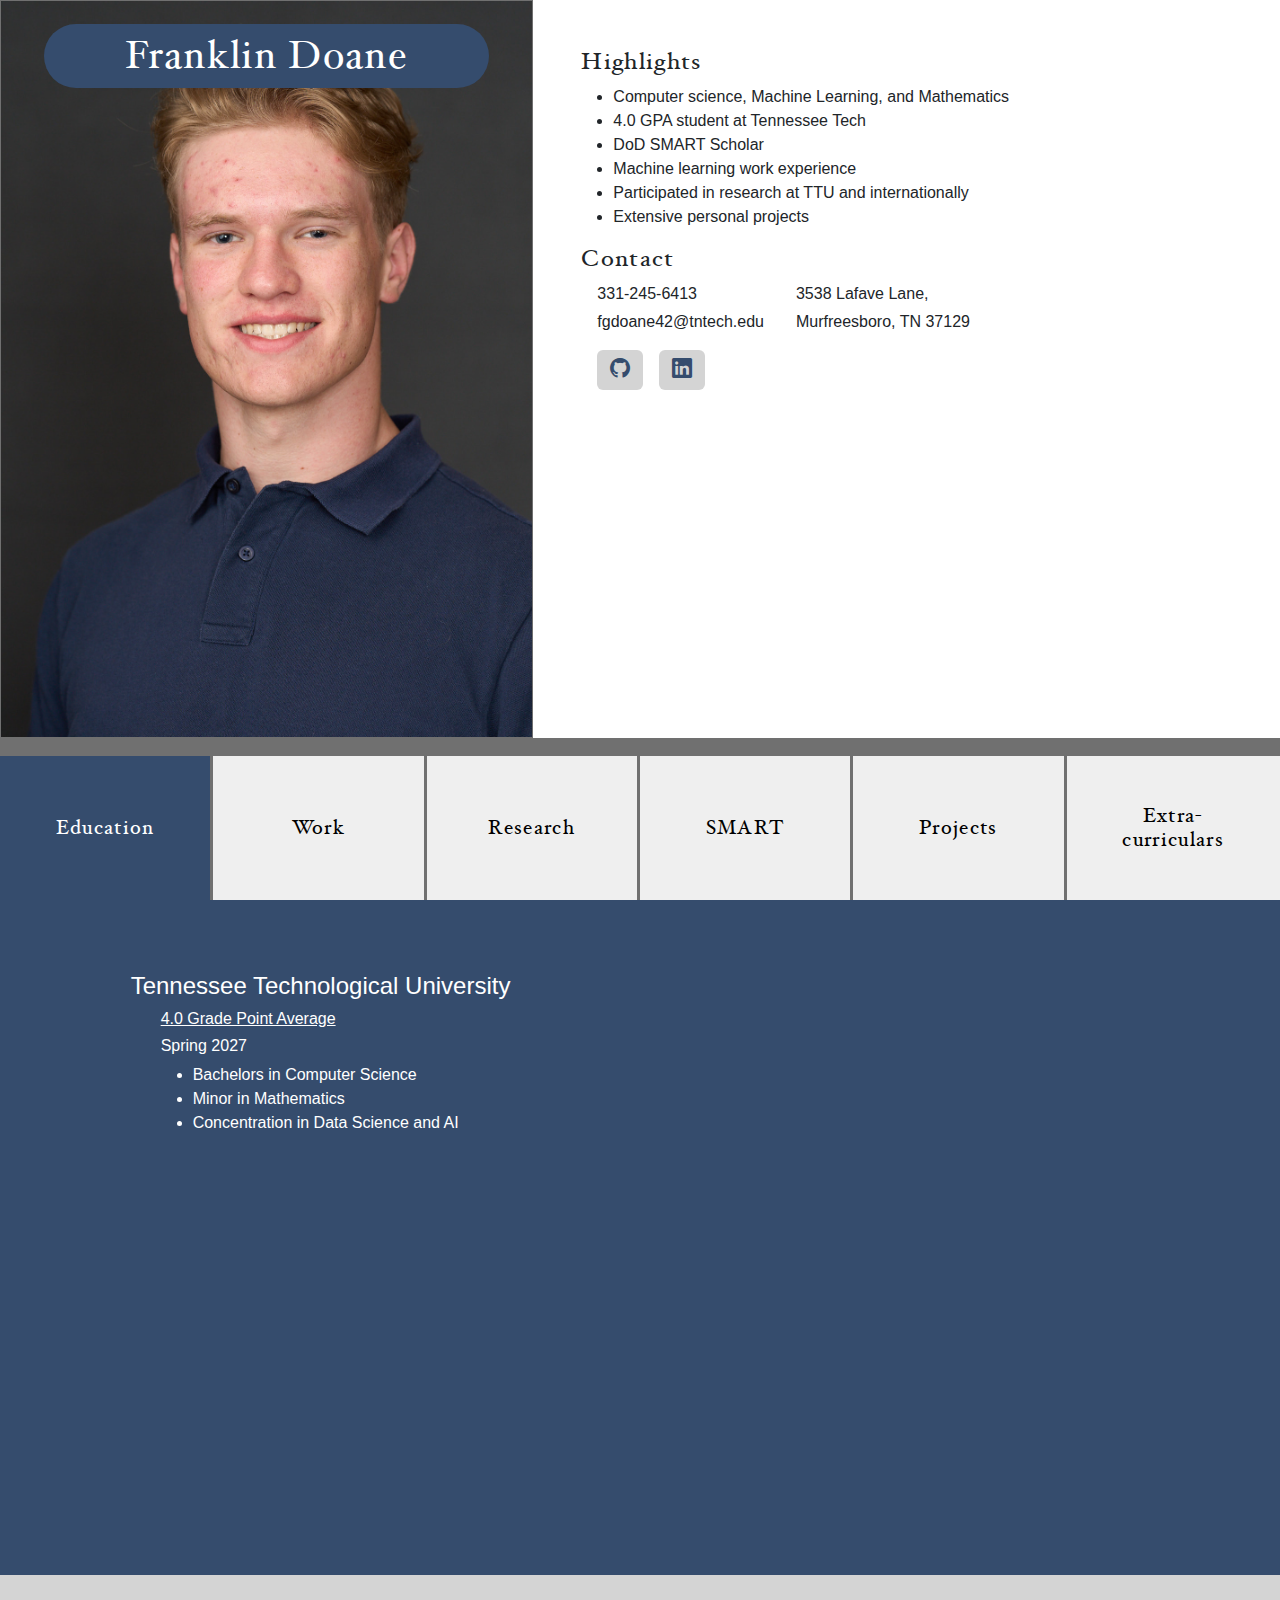
==== index.html @ 4a623d8f "Added content" ====
<!DOCTYPE html>
<html lang="en">
<head>
    <meta charset="UTF-8">
    <meta name="viewport" content="width=device-width, initial-scale=1.0">
    <title>Franklin Doane</title>
    <link id="page_favicon" rel="icon" type="image/x-icon" href="assets/favicon.ico">
    <link href="https://cdn.jsdelivr.net/npm/bootstrap@5.3.3/dist/css/bootstrap.min.css" rel="stylesheet" integrity="sha384-QWTKZyjpPEjISv5WaRU9OFeRpok6YctnYmDr5pNlyT2bRjXh0JMhjY6hW+ALEwIH" crossorigin="anonymous">
    <link rel="stylesheet" href="https://cdn.jsdelivr.net/npm/bootstrap-icons@1.11.3/font/bootstrap-icons.css" integrity="sha384-tViUnnbYAV00FLIhhi3v/dWt3Jxw4gZQcNoSCxCIFNJVCx7/D55/wXsrNIRANwdD" crossorigin="anonymous">
    <link rel="stylesheet" href="style.css">
</head>
<body>
    <div id="divTop" class="d-flex flex-column">
        <div id="divTopBlock" class="d-flex flex-column flex-md-row">
            <div id="divImgContainer" class="d-flex flex-column justify-content-end col-12 col-md-5">
                <img id="imgHeadshot" src="assets/me.jpeg" alt="Headshot">
            </div>
            <div class="col-12 col-md-7 p-5">
                <h4 class="hoefler-header">Highlights</h4>
                <ul class="mt-2">
                    <li>Computer science, Machine Learning, and Mathematics</li>
                    <li>4.0 GPA student at Tennessee Tech</li>
                    <li>DoD SMART Scholar</li>
                    <li>Machine learning work experience</li>
                    <li>Participated in research at TTU and internationally</li>
                    <li>Extensive personal projects</li>
                </ul>
                <h4 class="hoefler-header">Contact</h4>
                <div class="d-flex flex-column">
                    <div class="d-flex flex-column flex-md-row">
                        <div class="d-flex flex-column">
                            <p class="body-text mx-3 mt-2">331-245-6413</p>
                            <p class="body-text mx-3 mt-1">fgdoane42@tntech.edu</p>
                        </div>
                        <div class="d-flex flex-column">
                            <p class="body-text mx-3 mt-2">3538 Lafave Lane,</p>
                            <p class="body-text mx-3 mt-1">Murfreesboro, TN 37129</p>
                        </div>
                    </div>
                    <div class="d-flex flex-row mt-3">
                        <a href="https://github.com/franklinDCodes" class="btn button-links mx-3" target="_blank" rel="noopener noreferrer"><i class="bi bi-github h5"></i></a>
                        <a href="https://www.linkedin.com/in/franklin-doane-894820261/" class="btn button-links" target="_blank" rel="noopener noreferrer"><i class="bi bi-linkedin h5"></i></a>
                    </div>
                </div>
            </div>
        </div>
        <div id="divTitleBarContainer" class="d-flex justify-content-center align-items-center col-12 col-md-5 mt-4">
            <div id="divTitleBar" class="rounded-pill text-center p-2 col-10">
                <h1 class="hoefler-header">Franklin Doane</h1>
            </div>
        </div>
    </div>
    <div id="divBar"></div>
    <div class="d-flex flex-row">
        <button id="divTab1" class="tab tab-selected right-bd d-flex col-12 col-md-5 justify-content-center align-items-center">
            <h5 class="hoefler-header d-none d-md-block">Education</h5>
        </button>
        <button id="divTab2" class="tab right-bd d-flex col-12 col-md-5 justify-content-center align-items-center">
            <h5 class="hoefler-header d-none d-md-block">Work</h5>
        </button>
        <button id="divTab3" class="tab right-bd d-flex col-12 col-md-5 justify-content-center align-items-center">
            <h5 class="hoefler-header d-none d-md-block">Research</h5>
        </button>
        <button id="divTab4" class="tab right-bd d-flex col-12 col-md-5 justify-content-center align-items-center">
            <h5 class="hoefler-header d-none d-md-block">SMART</h5>
        </button>
        <button id="divTab5" class="tab right-bd d-flex col-12 col-md-5 justify-content-center align-items-center">
            <h5 class="hoefler-header d-none d-md-block">Projects</h5>
        </button>
        <button id="divTab6" class="tab d-flex col-12 col-md-5 flex-column justify-content-center align-items-center">
            <h5 class="hoefler-header d-none d-md-block">Extra-</h5>
            <h5 class="hoefler-header d-none d-md-block">curriculars</h5>
        </button>
    </div>
    <div id="divTabBlock" class="d-flex flex-column align-items-center">
        <h1 id="txtTabBlockTitle" class="hoefler-header tab-selected d-block d-md-none mt-4">Education</h1>
        <div id="divContentBlockContainer" class="d-flex flex-row col-12">
            <div class="col-1"></div>
            <div id="divTextContent" class="d-flex flex-column body-text p-4">

            </div>
        </div>
    </div>
    <div id="divBottomCap"></div>
    <script src="script.js"></script>
    <script src="https://cdn.jsdelivr.net/npm/bootstrap@5.3.3/dist/js/bootstrap.bundle.min.js" integrity="sha384-YvpcrYf0tY3lHB60NNkmXc5s9fDVZLESaAA55NDzOxhy9GkcIdslK1eN7N6jIeHz" crossorigin="anonymous"></script>
</body>
</html>
---- style.css ----
:root {
    --primary-blue: #354c6d;
    --grey-1: #d4d4d4;
    --grey-2: #707070;
}
@font-face {
    font-family: hoefler;
    src: url(assets/hoefler-text-regular.ttf);
}
button {
    border: 0;
}
.tab-selected {
    background-color: var(--primary-blue);
    color: white;
}
.tab {
    height: 16vh;
    width: 16.666667%;
}
.right-bd {
    border-right: 3px solid var(--grey-2);
}
.hoefler-header {
    font-family: hoefler;
    letter-spacing: 1pt;
    margin: 0;
}
.body-text, li {
    font-family: Arial, Helvetica, sans-serif;
    size: 16pt;
    margin: 0;
}
.button-links {
    color: var(--primary-blue);
    background-color: var(--grey-1);
}
.indented {
    margin-left: 30px;
}
#divImgContainer {
    background-color: var(--grey-1);
    height: 82vh;
    overflow: hidden;
    position: relative;
}
#imgHeadshot {
    border: 1px solid var(--grey-2);
    width: 100%;
    height: 100%;
    object-fit: cover;
}
#divTitleBarContainer {
    position: absolute;
    top: 0;
    left: 0;
}
#divTitleBar {
    background-color: var(--primary-blue);
    color: white;
}
#divBar {
    height: 2vh;
    background-color: var(--grey-2);
}
#divTabBlock {
    height: 75vh;
    background-color: var(--primary-blue);
}
#divBottomCap {
    height: 5vh;
    background-color: var(--grey-1);
}
#divContentBlockContainer {
    color: white;
}
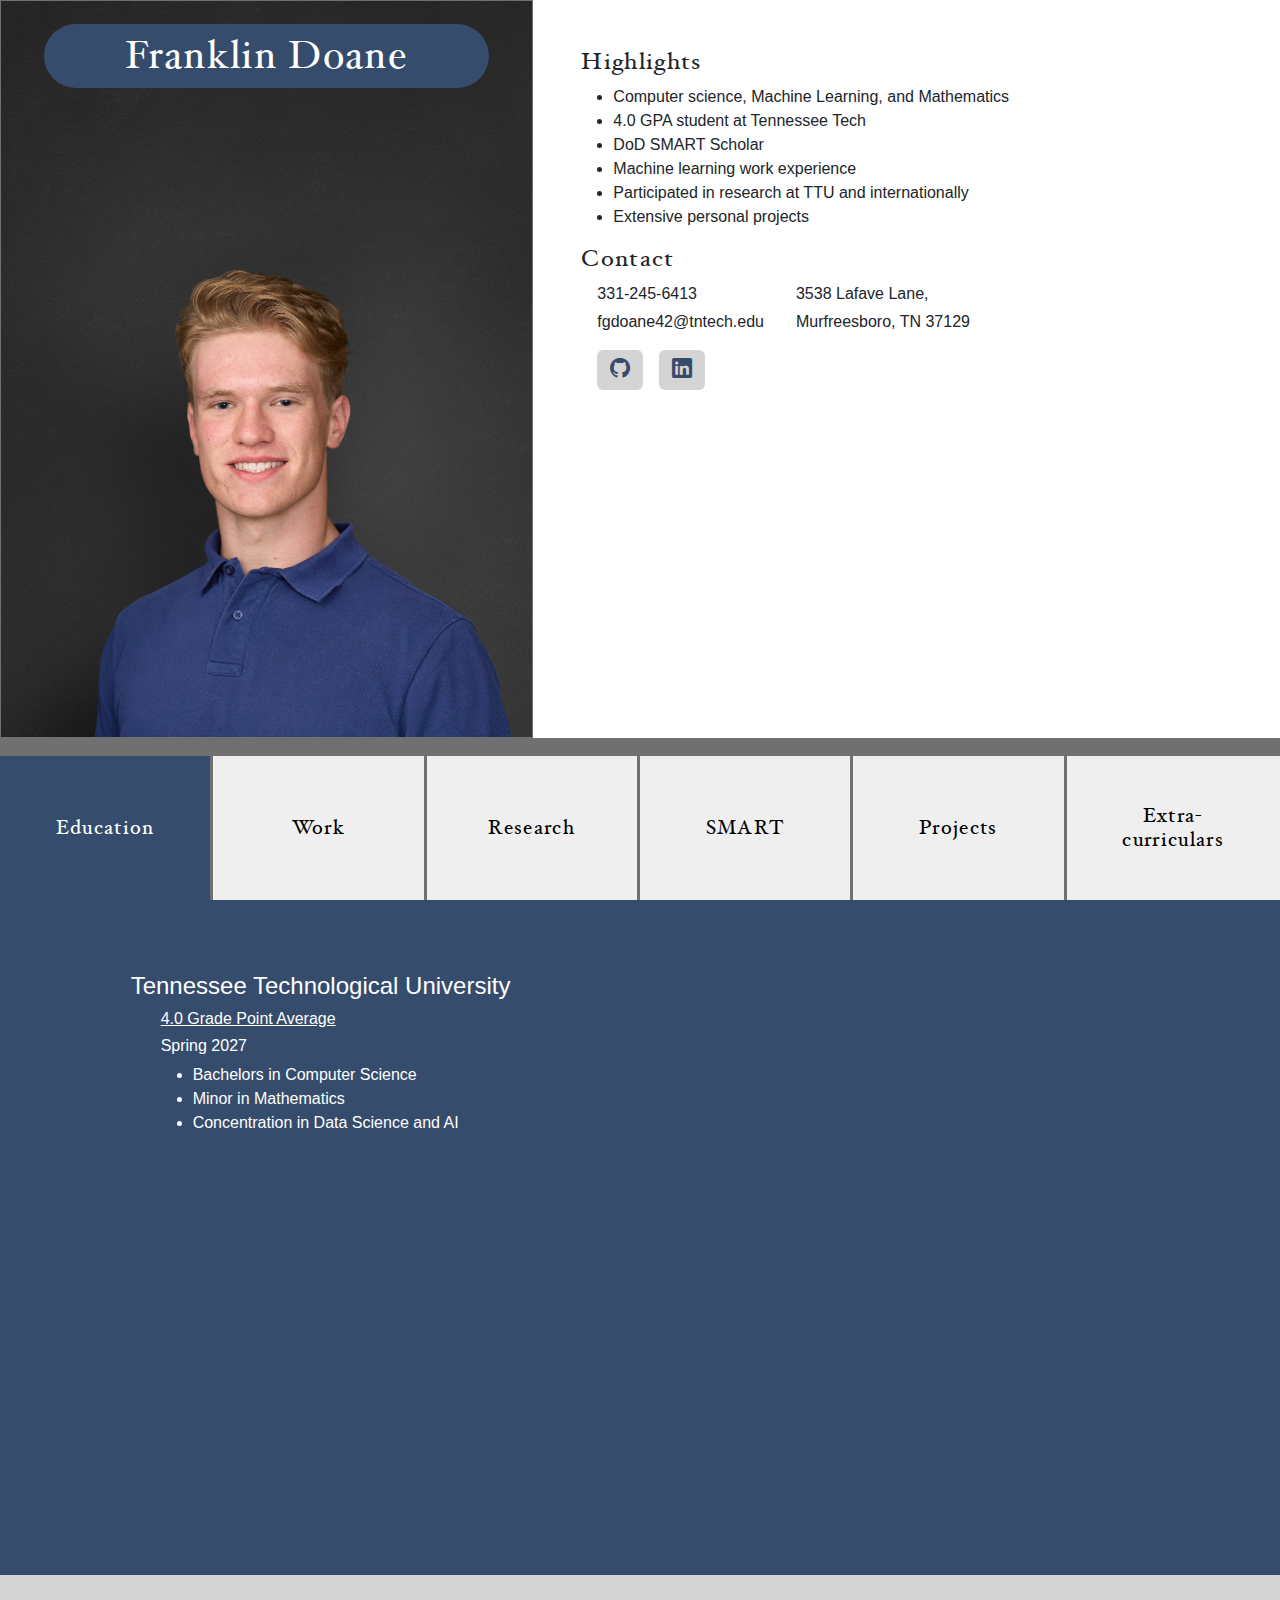
==== commit dcf4646d: "updated image" ====
--- a/index.html
+++ b/index.html
@@ -12,8 +12,8 @@
 <body>
     <div id="divTop" class="d-flex flex-column">
         <div id="divTopBlock" class="d-flex flex-column flex-md-row">
-            <div id="divImgContainer" class="d-flex flex-column justify-content-end col-12 col-md-5">
-                <img id="imgHeadshot" src="assets/me.jpeg" alt="Headshot">
+            <div id="divImgContainer" class="d-flex flex-column align-items-end col-12 col-md-5">
+                <img id="imgHeadshot" src="assets/me.jpg" alt="Headshot">
             </div>
             <div class="col-12 col-md-7 p-5">
                 <h4 class="hoefler-header">Highlights</h4>
--- a/style.css
+++ b/style.css
@@ -64,7 +64,7 @@
     background-color: var(--grey-2);
 }
 #divTabBlock {
-    height: 75vh;
+    min-height: 75vh;
     background-color: var(--primary-blue);
 }
 #divBottomCap {
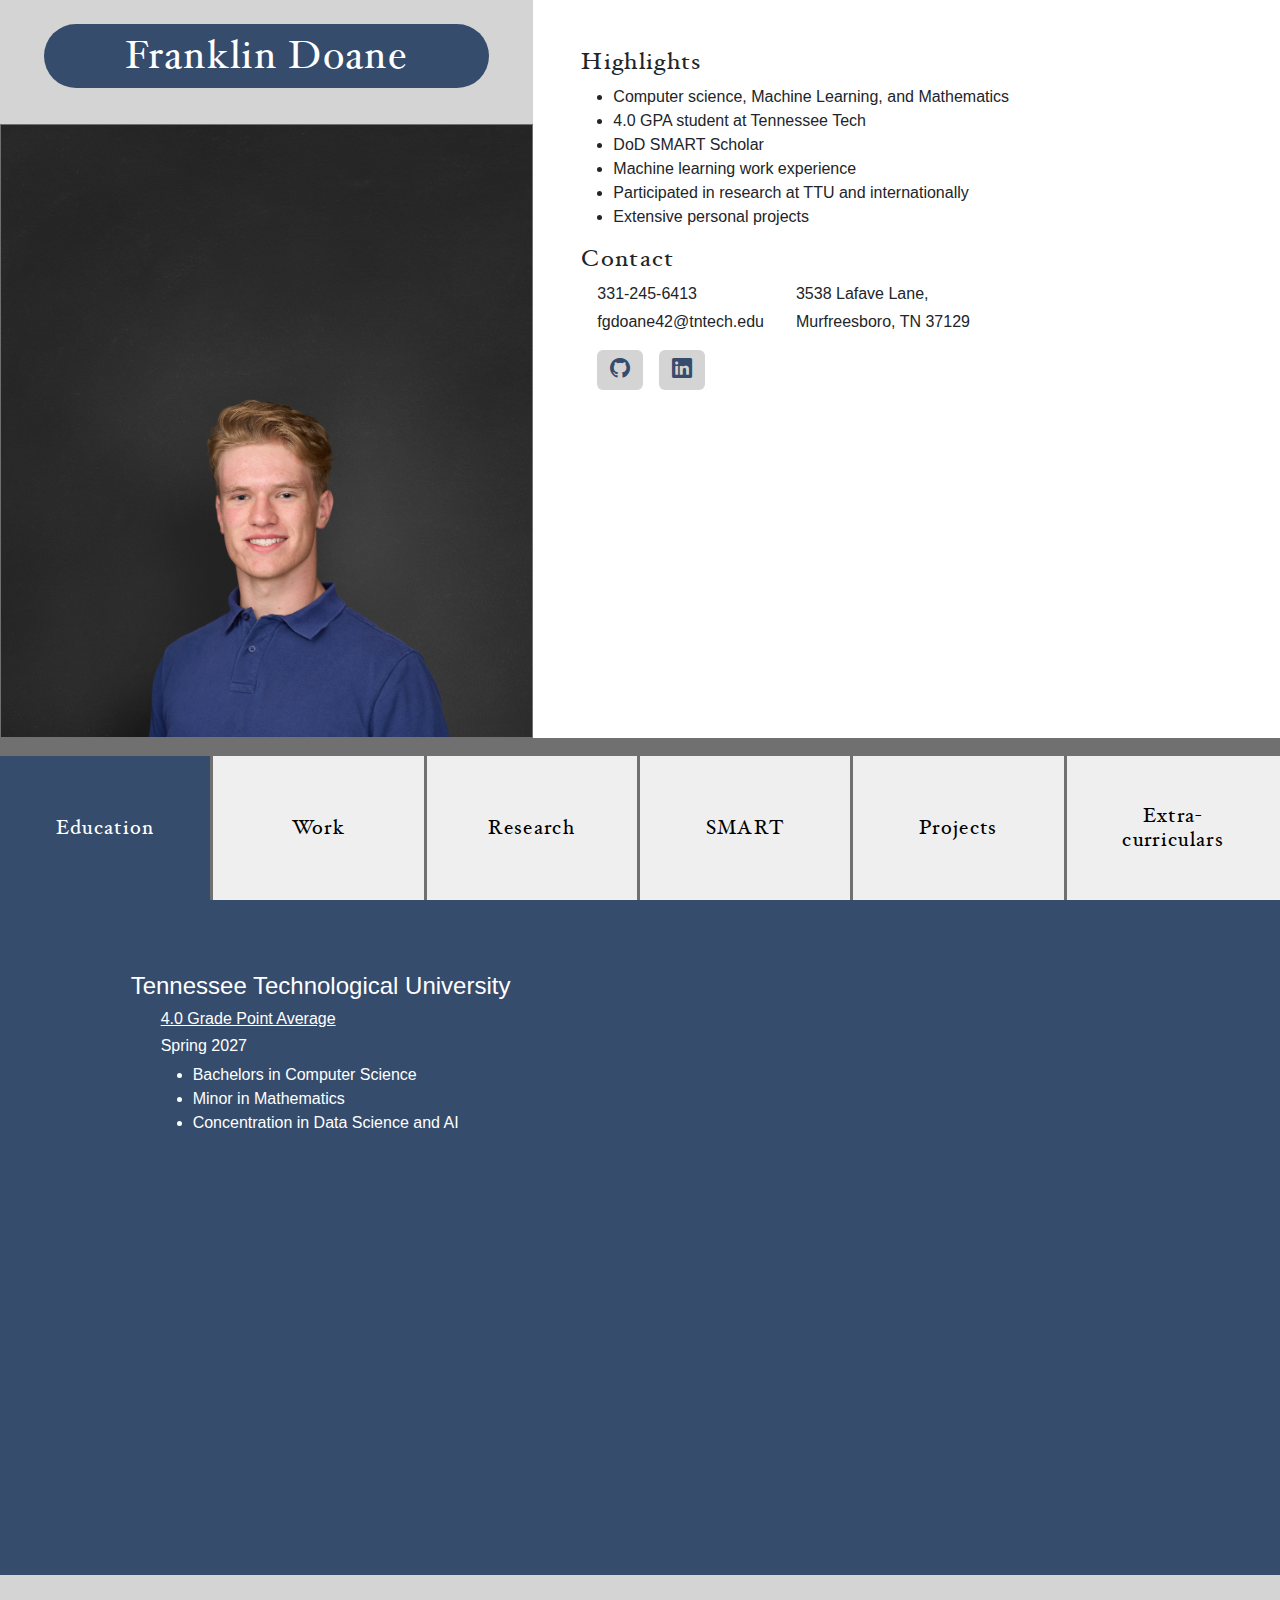
==== commit 32e3ad78: "updated image again" ====
--- a/index.html
+++ b/index.html
@@ -12,8 +12,8 @@
 <body>
     <div id="divTop" class="d-flex flex-column">
         <div id="divTopBlock" class="d-flex flex-column flex-md-row">
-            <div id="divImgContainer" class="d-flex flex-column align-items-end col-12 col-md-5">
-                <img id="imgHeadshot" src="assets/me.jpg" alt="Headshot">
+            <div id="divImgContainer" class="d-flex align-items-end col-12 col-md-5">
+                <img id="imgHeadshot" src="assets/me3.jpg" alt="Headshot">
             </div>
             <div class="col-12 col-md-7 p-5">
                 <h4 class="hoefler-header">Highlights</h4>
--- a/style.css
+++ b/style.css
@@ -47,7 +47,6 @@
 #imgHeadshot {
     border: 1px solid var(--grey-2);
     width: 100%;
-    height: 100%;
     object-fit: cover;
 }
 #divTitleBarContainer {
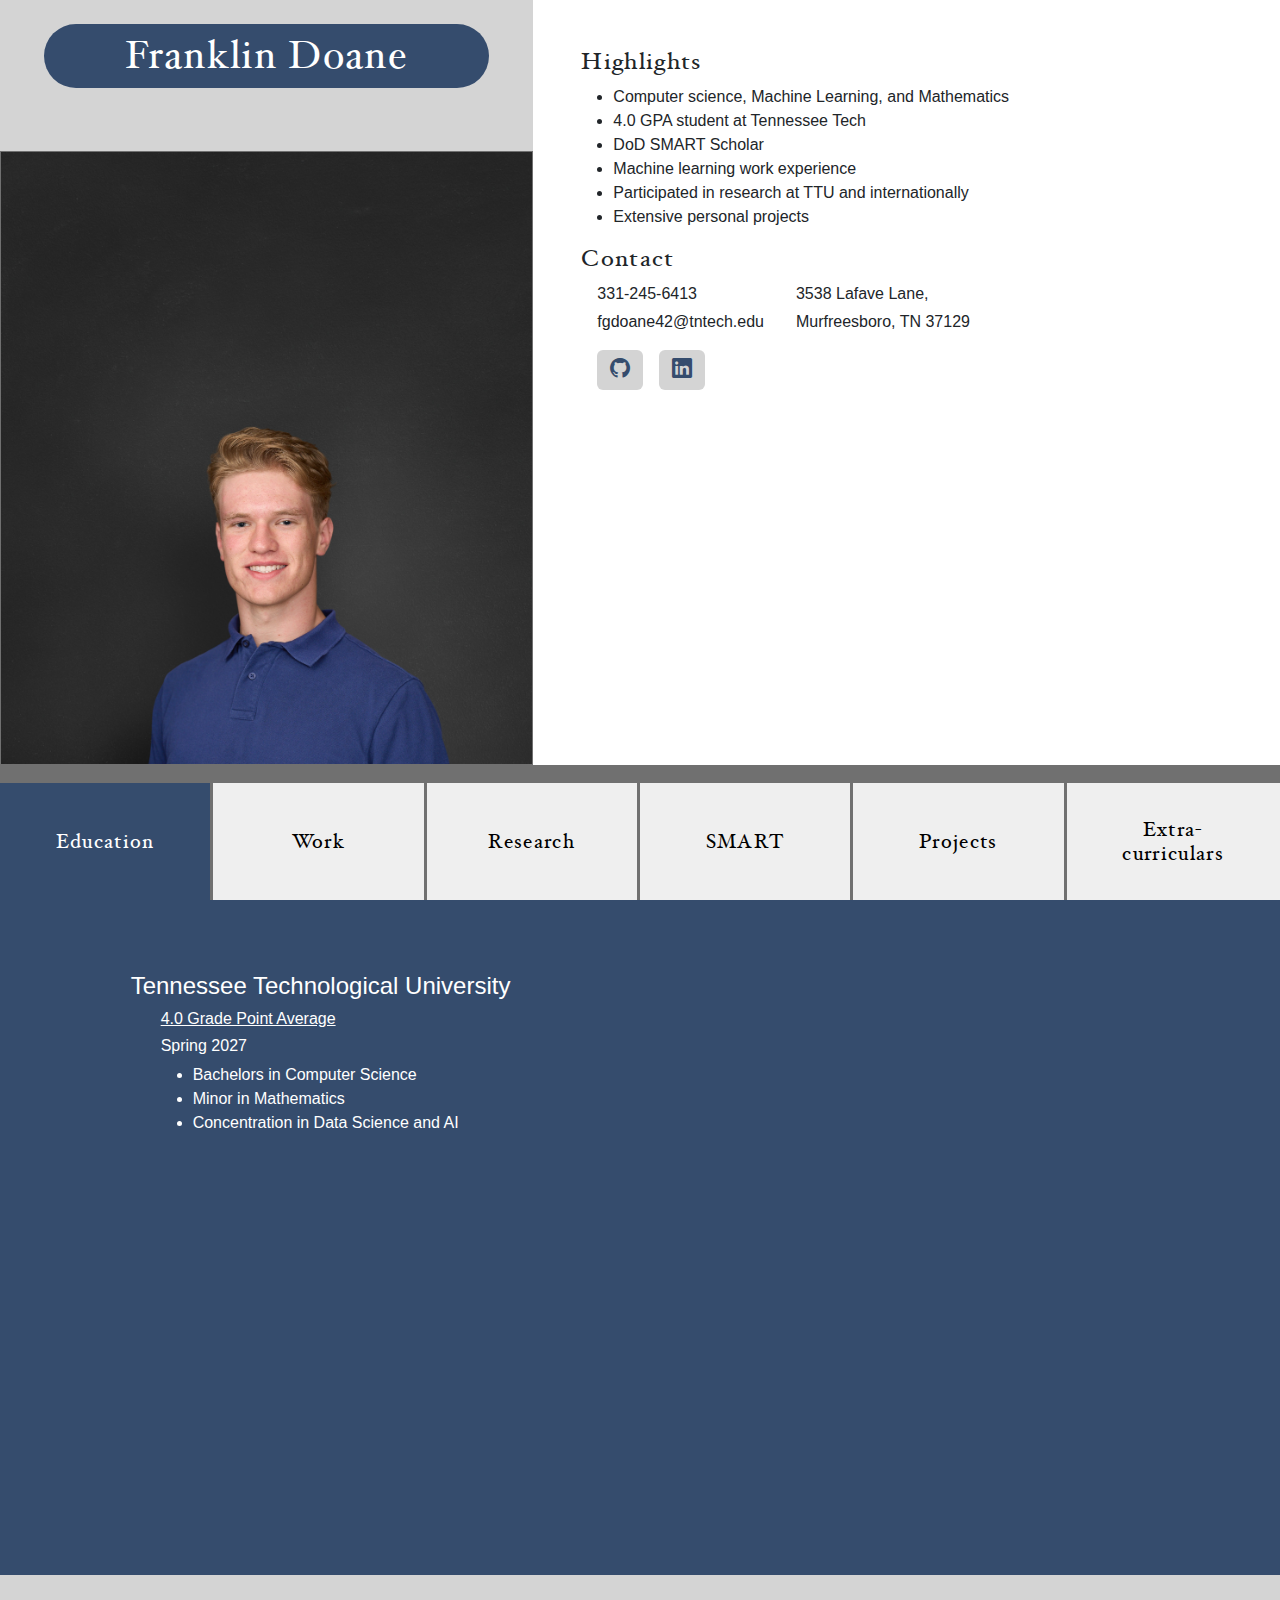
==== commit 8934af39: "FINALLY got image responsiveness to be right" ====
--- a/index.html
+++ b/index.html
@@ -10,10 +10,17 @@
     <link rel="stylesheet" href="style.css">
 </head>
 <body>
-    <div id="divTop" class="d-flex flex-column">
+    <div class="d-flex flex-column">
         <div id="divTopBlock" class="d-flex flex-column flex-md-row">
-            <div id="divImgContainer" class="d-flex align-items-end col-12 col-md-5">
-                <img id="imgHeadshot" src="assets/me3.jpg" alt="Headshot">
+            <div class="d-none d-sm-block col-12 col-md-5">
+                <div id="divImgContainer" class="d-flex align-items-end">
+                    <img id="imgHeadshot" src="assets/me3.jpg" alt="Headshot of Franklin">
+                </div>
+            </div>
+            <div class="d-block d-sm-none col-12 col-md-5">
+                <div id="divSmallImgContainer" class="d-flex align-items-end">
+                    <img id="imgHeadshot" src="assets/me3.jpg" alt="Headshot of Franklin">
+                </div>
             </div>
             <div class="col-12 col-md-7 p-5">
                 <h4 class="hoefler-header">Highlights</h4>
--- a/style.css
+++ b/style.css
@@ -15,7 +15,7 @@
     color: white;
 }
 .tab {
-    height: 16vh;
+    height: 13vh;
     width: 16.666667%;
 }
 .right-bd {
@@ -40,7 +40,13 @@
 }
 #divImgContainer {
     background-color: var(--grey-1);
-    height: 82vh;
+    height: 85vh;
+    overflow: hidden;
+    position: relative;
+}
+#divSmallImgContainer {
+    background-color: var(--grey-1);
+    height: 50vh;
     overflow: hidden;
     position: relative;
 }
@@ -48,6 +54,7 @@
     border: 1px solid var(--grey-2);
     width: 100%;
     object-fit: cover;
+    object-position: bottom;
 }
 #divTitleBarContainer {
     position: absolute;
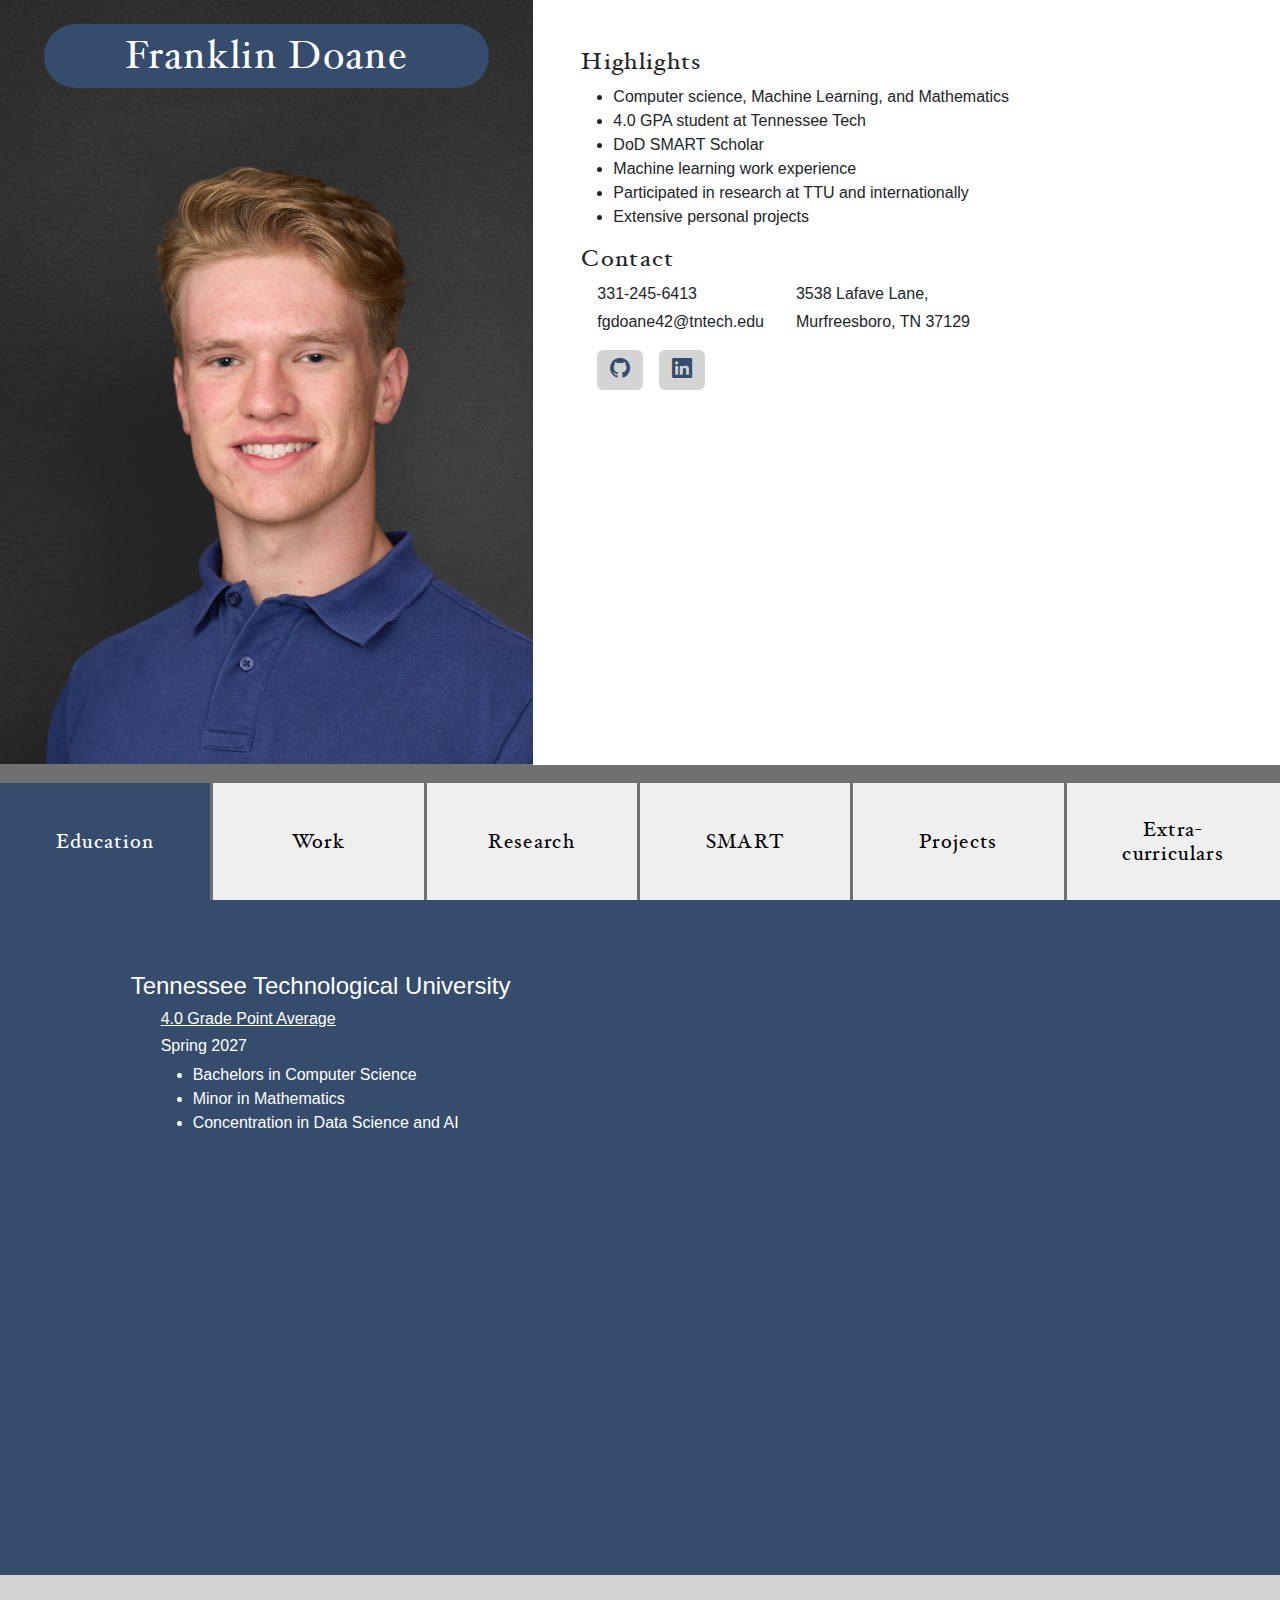
==== commit 0154c58c: "Switched to wider image, sizing now based on height" ====
--- a/index.html
+++ b/index.html
@@ -13,13 +13,13 @@
     <div class="d-flex flex-column">
         <div id="divTopBlock" class="d-flex flex-column flex-md-row">
             <div class="d-none d-sm-block col-12 col-md-5">
-                <div id="divImgContainer" class="d-flex align-items-end">
-                    <img id="imgHeadshot" src="assets/me3.jpg" alt="Headshot of Franklin">
+                <div id="divImgContainer" class="d-flex align-items-end justify-content-center">
+                    <img id="imgHeadshot" src="assets/me.jpg" alt="Headshot of Franklin">
                 </div>
             </div>
             <div class="d-block d-sm-none col-12 col-md-5">
-                <div id="divSmallImgContainer" class="d-flex align-items-end">
-                    <img id="imgHeadshot" src="assets/me3.jpg" alt="Headshot of Franklin">
+                <div id="divSmallImgContainer" class="d-flex align-items-end justify-content-center">
+                    <img id="imgSmallHeadshot" src="assets/me.jpg" alt="Headshot of Franklin">
                 </div>
             </div>
             <div class="col-12 col-md-7 p-5">
--- a/style.css
+++ b/style.css
@@ -46,13 +46,19 @@
 }
 #divSmallImgContainer {
     background-color: var(--grey-1);
-    height: 50vh;
+    height: 60vh;
     overflow: hidden;
     position: relative;
 }
 #imgHeadshot {
     border: 1px solid var(--grey-2);
-    width: 100%;
+    height: 150%;
+    object-fit: cover;
+    object-position: bottom;
+}
+#imgSmallHeadshot {
+    border: 1px solid var(--grey-2);
+    height: 80vh;
     object-fit: cover;
     object-position: bottom;
 }
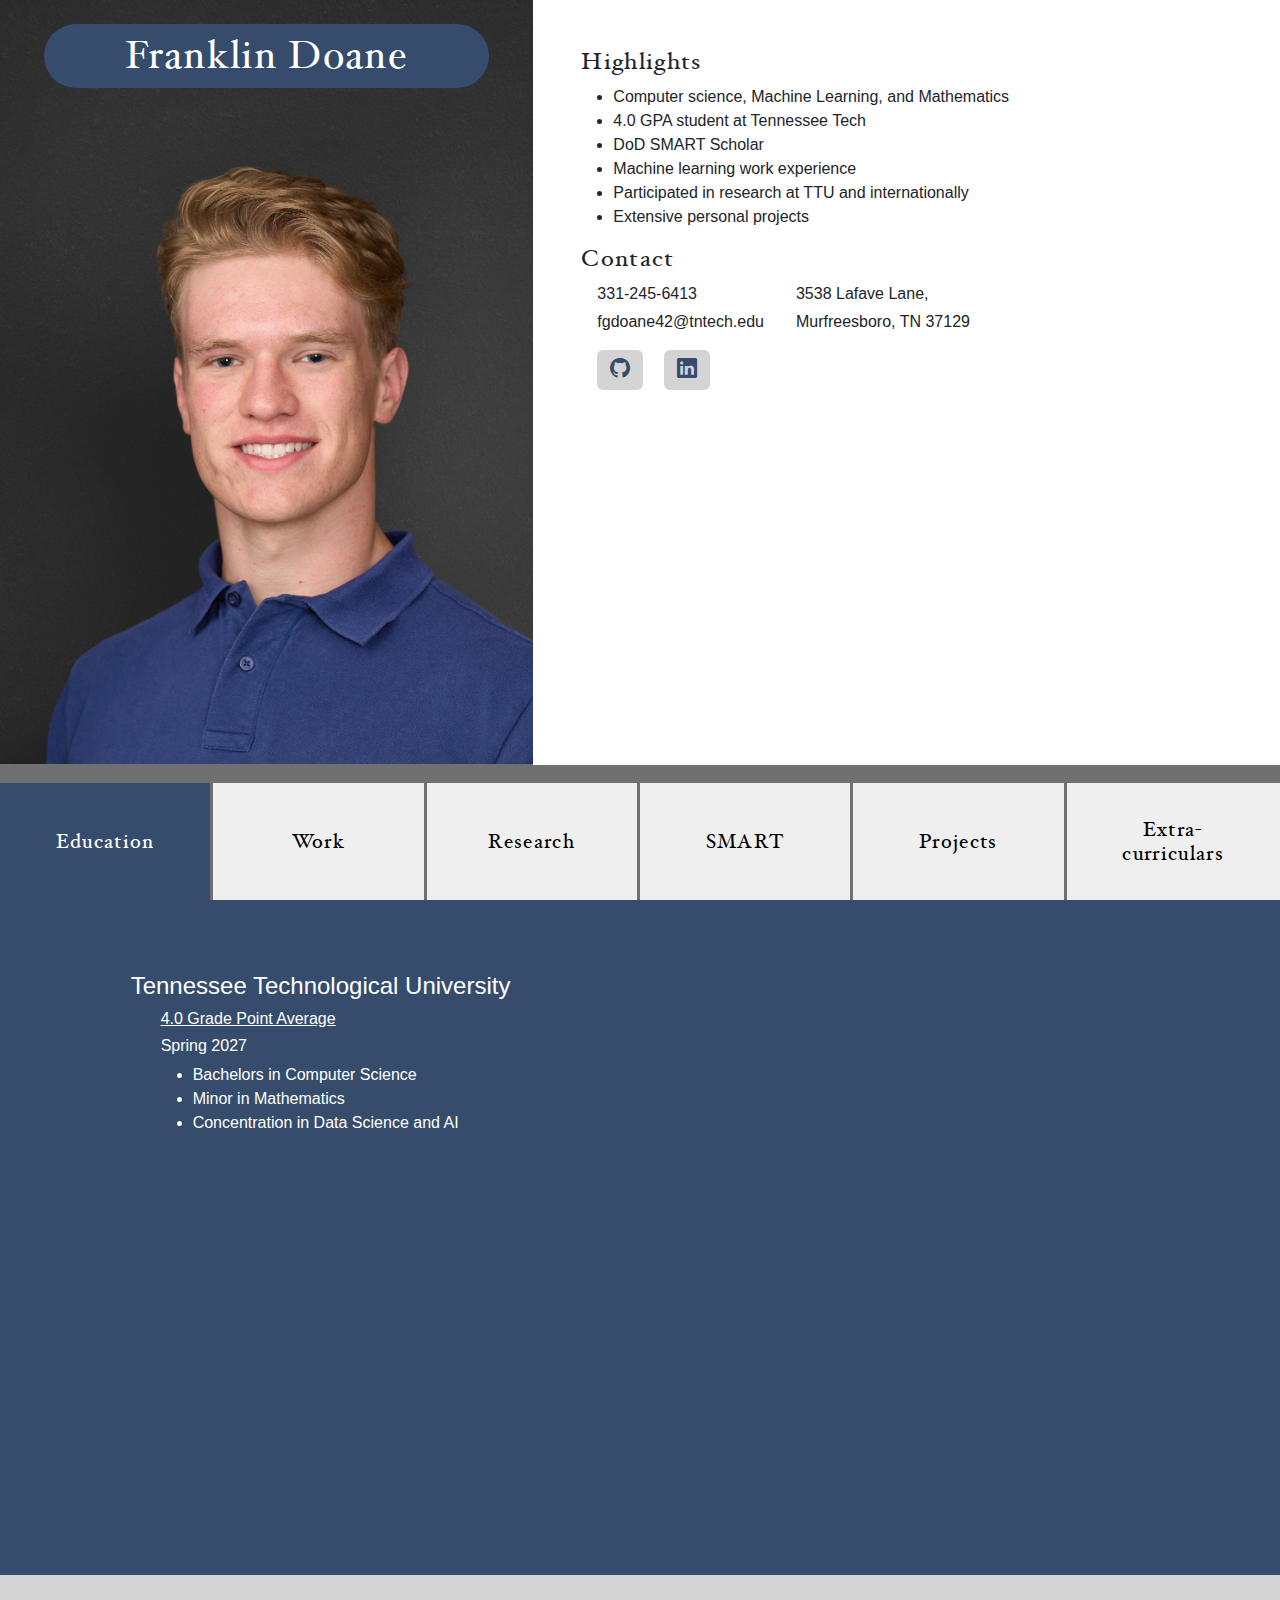
==== commit 2f259bdd: "Last size change and buttons move responsively" ====
--- a/index.html
+++ b/index.html
@@ -38,13 +38,17 @@
                         <div class="d-flex flex-column">
                             <p class="body-text mx-3 mt-2">331-245-6413</p>
                             <p class="body-text mx-3 mt-1">fgdoane42@tntech.edu</p>
+                            <div class="d-flex flex-row mt-3 d-none d-md-block">
+                                <a href="https://github.com/franklinDCodes" class="btn button-links mx-3" target="_blank" rel="noopener noreferrer"><i class="bi bi-github h5"></i></a>
+                                <a href="https://www.linkedin.com/in/franklin-doane-894820261/" class="btn button-links" target="_blank" rel="noopener noreferrer"><i class="bi bi-linkedin h5"></i></a>
+                            </div>
                         </div>
                         <div class="d-flex flex-column">
                             <p class="body-text mx-3 mt-2">3538 Lafave Lane,</p>
                             <p class="body-text mx-3 mt-1">Murfreesboro, TN 37129</p>
                         </div>
                     </div>
-                    <div class="d-flex flex-row mt-3">
+                    <div class="d-flex flex-row mt-3 d-block d-md-none">
                         <a href="https://github.com/franklinDCodes" class="btn button-links mx-3" target="_blank" rel="noopener noreferrer"><i class="bi bi-github h5"></i></a>
                         <a href="https://www.linkedin.com/in/franklin-doane-894820261/" class="btn button-links" target="_blank" rel="noopener noreferrer"><i class="bi bi-linkedin h5"></i></a>
                     </div>
--- a/style.css
+++ b/style.css
@@ -58,7 +58,7 @@
 }
 #imgSmallHeadshot {
     border: 1px solid var(--grey-2);
-    height: 80vh;
+    height: 142%;
     object-fit: cover;
     object-position: bottom;
 }
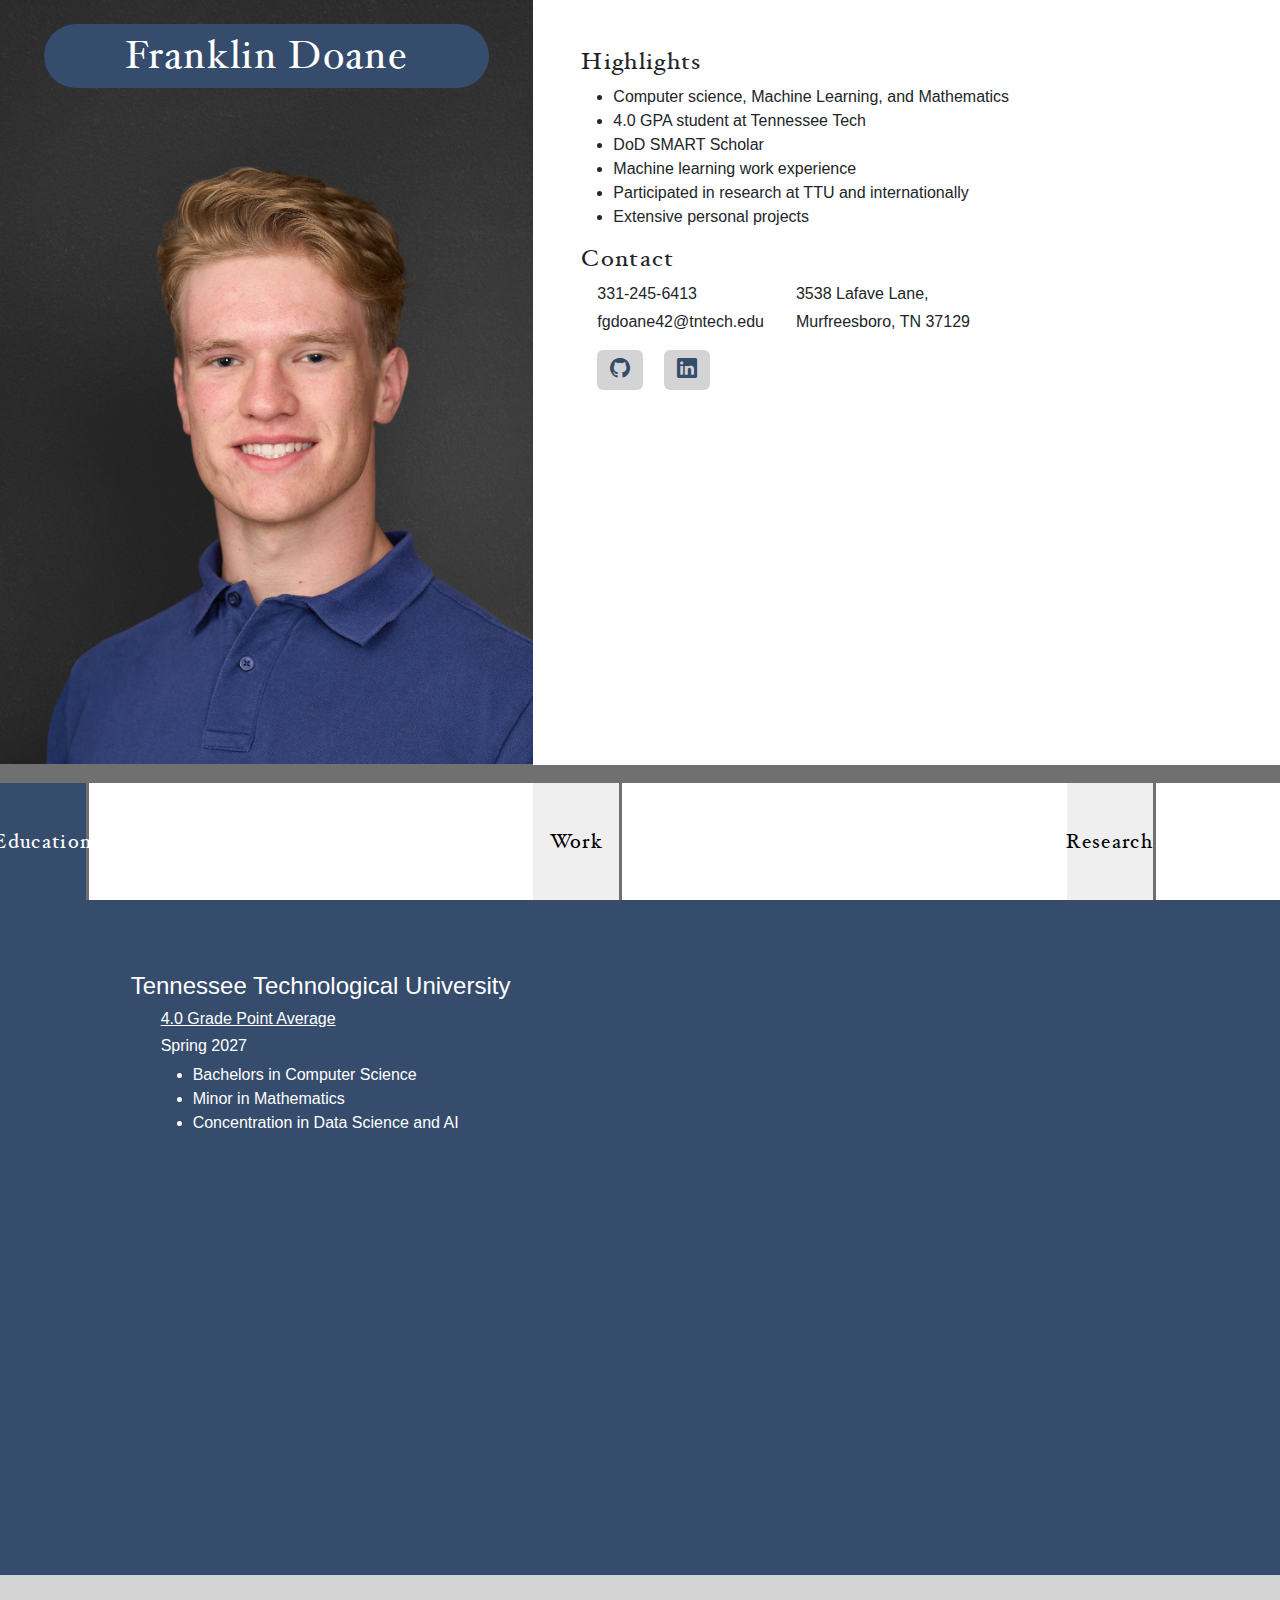
==== commit a14027a0: "Messing with further responsiveness" ====
--- a/index.html
+++ b/index.html
@@ -63,25 +63,37 @@
     </div>
     <div id="divBar"></div>
     <div class="d-flex flex-row">
-        <button id="divTab1" class="tab tab-selected right-bd d-flex col-12 col-md-5 justify-content-center align-items-center">
-            <h5 class="hoefler-header d-none d-md-block">Education</h5>
-        </button>
-        <button id="divTab2" class="tab right-bd d-flex col-12 col-md-5 justify-content-center align-items-center">
-            <h5 class="hoefler-header d-none d-md-block">Work</h5>
-        </button>
-        <button id="divTab3" class="tab right-bd d-flex col-12 col-md-5 justify-content-center align-items-center">
-            <h5 class="hoefler-header d-none d-md-block">Research</h5>
-        </button>
-        <button id="divTab4" class="tab right-bd d-flex col-12 col-md-5 justify-content-center align-items-center">
-            <h5 class="hoefler-header d-none d-md-block">SMART</h5>
-        </button>
-        <button id="divTab5" class="tab right-bd d-flex col-12 col-md-5 justify-content-center align-items-center">
-            <h5 class="hoefler-header d-none d-md-block">Projects</h5>
-        </button>
-        <button id="divTab6" class="tab d-flex col-12 col-md-5 flex-column justify-content-center align-items-center">
-            <h5 class="hoefler-header d-none d-md-block">Extra-</h5>
-            <h5 class="hoefler-header d-none d-md-block">curriculars</h5>
-        </button>
+        <div class="d-flex flex-column col-12 col-md-5">
+            <button id="tab1" class="tab tab-selected right-bd d-flex justify-content-center align-items-center">
+                <h5 class="hoefler-header d-none d-md-block">Education</h5>
+            </button>
+        </div>
+        <div class="d-flex flex-column col-12 col-md-5">
+            <button id="tab2" class="tab right-bd d-flex col-12 justify-content-center align-items-center">
+                <h5 class="hoefler-header d-none d-md-block">Work</h5>
+            </button>
+        </div>
+        <div class="d-flex flex-column col-12 col-md-5">
+            <button id="tab3" class="tab right-bd d-flex col-12 justify-content-center align-items-center">
+                <h5 class="hoefler-header d-none d-md-block">Research</h5>
+            </button>
+        </div>
+        <div class="d-flex flex-column col-12 col-md-5">
+            <button id="tab4" class="tab right-bd d-flex col-12 justify-content-center align-items-center">
+                <h5 class="hoefler-header d-none d-md-block">SMART</h5>
+            </button>
+        </div>
+        <div class="d-flex flex-column col-12 col-md-5">
+            <button id="tab5" class="tab right-bd d-flex col-12 justify-content-center align-items-center">
+                <h5 class="hoefler-header d-none d-md-block">Projects</h5>
+            </button>
+        </div>
+        <div class="d-flex flex-column col-12 col-md-5">
+            <button id="tab6" class="tab d-flex col-12 col-md-5 flex-column justify-content-center align-items-center">
+                <h5 class="hoefler-header d-none d-md-block">Extra-</h5>
+                <h5 class="hoefler-header d-none d-md-block">curriculars</h5>
+            </button>
+        </div>
     </div>
     <div id="divTabBlock" class="d-flex flex-column align-items-center">
         <h1 id="txtTabBlockTitle" class="hoefler-header tab-selected d-block d-md-none mt-4">Education</h1>
--- a/style.css
+++ b/style.css
@@ -46,7 +46,7 @@
 }
 #divSmallImgContainer {
     background-color: var(--grey-1);
-    height: 60vh;
+    height: 72vh;
     overflow: hidden;
     position: relative;
 }
@@ -58,7 +58,7 @@
 }
 #imgSmallHeadshot {
     border: 1px solid var(--grey-2);
-    height: 142%;
+    height: 150%;
     object-fit: cover;
     object-position: bottom;
 }
